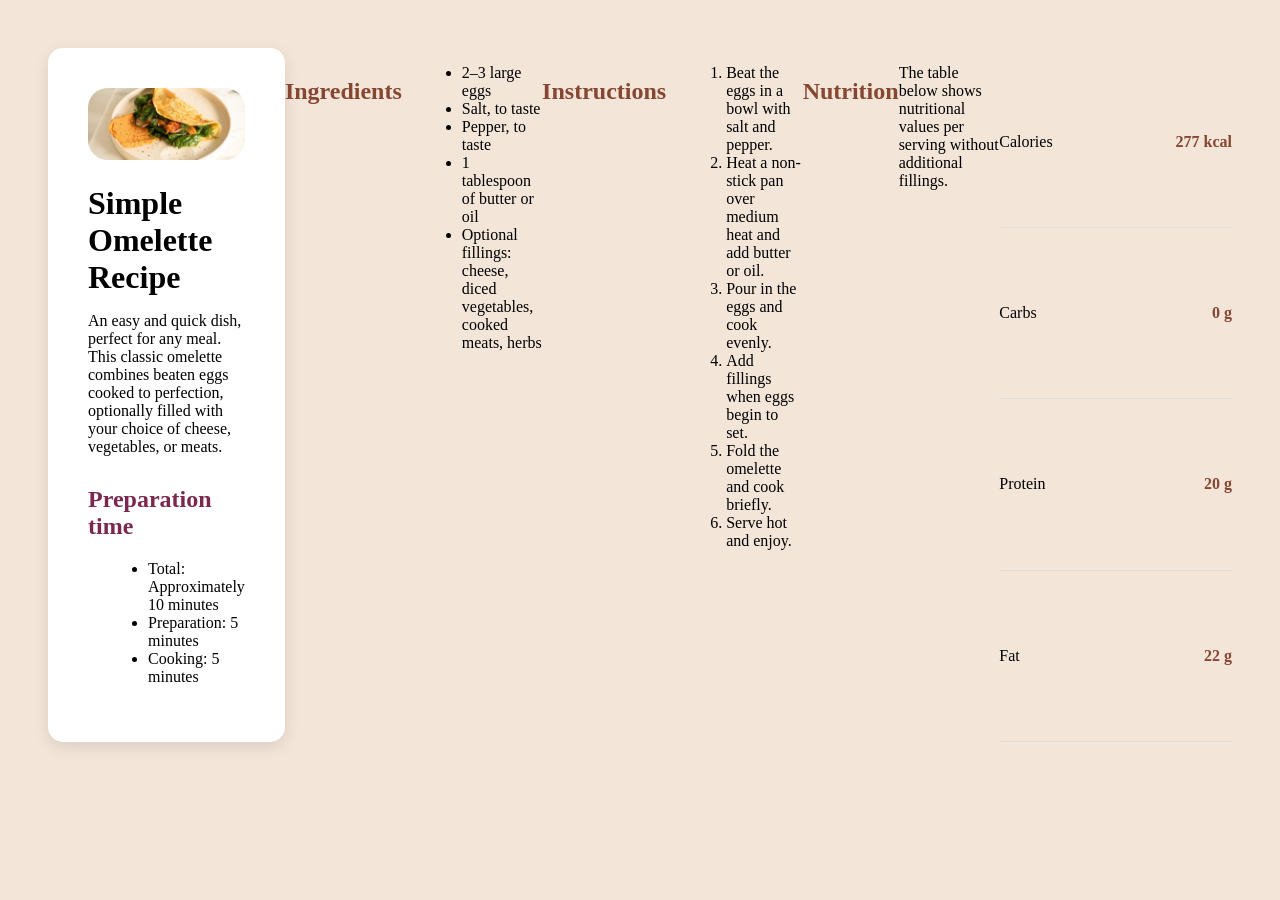
==== recept/index.html @ a8dcdbba "druha verze" ====
<!DOCTYPE html>
<html lang="en">
<head>
<meta charset="UTF-8">
<meta name="viewport" content="width=device-width, initial-scale=1.0">
<link rel="stylesheet" href="style.css">
<title>Simple Omelette Recipe</title>

</head>
<body>

<div class="card">

    <img class="obrazek" src="omeletka.jpg">

    <h1>Simple Omelette Recipe</h1>

    <p>
        An easy and quick dish, perfect for any meal. This classic omelette combines
        beaten eggs cooked to perfection, optionally filled with your choice of cheese,
        vegetables, or meats.
    </p>


    <div class="priprava"></div>
        <h2 class="priprava_nadpis">Preparation time</h2>

        <ul>
            <li>Total: Approximately 10 minutes</li>
            <li>Preparation: 5 minutes</li>
            <li>Cooking: 5 minutes</li>
        </ul>
    </div>



    <h2>Ingredients</h2>

    <ul>
        <li>2–3 large eggs</li>
        <li>Salt, to taste</li>
        <li>Pepper, to taste</li>
        <li>1 tablespoon of butter or oil</li>
        <li>Optional fillings: cheese, diced vegetables, cooked meats, herbs</li>
    </ul>



    <h2>Instructions</h2>

    <ol>
        <li>Beat the eggs in a bowl with salt and pepper.</li>
        <li>Heat a non-stick pan over medium heat and add butter or oil.</li>
        <li>Pour in the eggs and cook evenly.</li>
        <li>Add fillings when eggs begin to set.</li>
        <li>Fold the omelette and cook briefly.</li>
        <li>Serve hot and enjoy.</li>
    </ol>

    <h2>Nutrition</h2>

    <p>The table below shows nutritional values per serving without additional fillings.</p>


    <table class="nutrition-table">

        <tr>
            <td>Calories</td>
            <td class="cislo">277 kcal</td>
        </tr>

        <tr>
            <td>Carbs</td>
            <td class="cislo">0 g</td>
        </tr>

        <tr>
            <td>Protein</td>
            <td class="cislo">20 g</td>
        </tr>

        <tr>
            <td>Fat</td>
            <td class="cislo">22 g</td>
        </tr>

    </table>



</div>

</body>

</html>
---- recept/style.css ----
body {
        font-family: Georgia, serif;
        background-color: #f3e5d8;
        display: flex;
        justify-content: center;
        padding: 40px;
    }


    .card {
        background: white;
        width: 600px;
        padding: 40px;
        border-radius: 15px;
        box-shadow: 0 5px 15px rgba(0,0,0,0.1);
    }


    h1 {
        font-size: 32px;
        margin-bottom: 10px;
    }


    h2 {
        margin-top: 30px;
        color: hsl(14, 45%, 36%);
        }


    ul, ol {
        margin-left: 20px;
    }


    .nutrition-table {
        width: 100%;
        border-collapse: collapse;
        margin-top: 10px;
    }

    .nutrition-table td {
        padding: 8px 0;
        border-bottom: 1px solid #ddd;
    }


    .nutrition-table td:last-child {
        text-align: right;
        font-weight: bold;
    }


    .obrazek{
        overflow: hidden;
        border-radius: 20px;
        width: 100%;
    }


    .cislo {
        color: hsl(14, 45%, 36%);
    }

    .priprava_nadpis {
        color: hsl(332, 51%, 32%);
    }

    .priprava_text li::marker{
        color: hsl(332, 51%, 32%);
    }
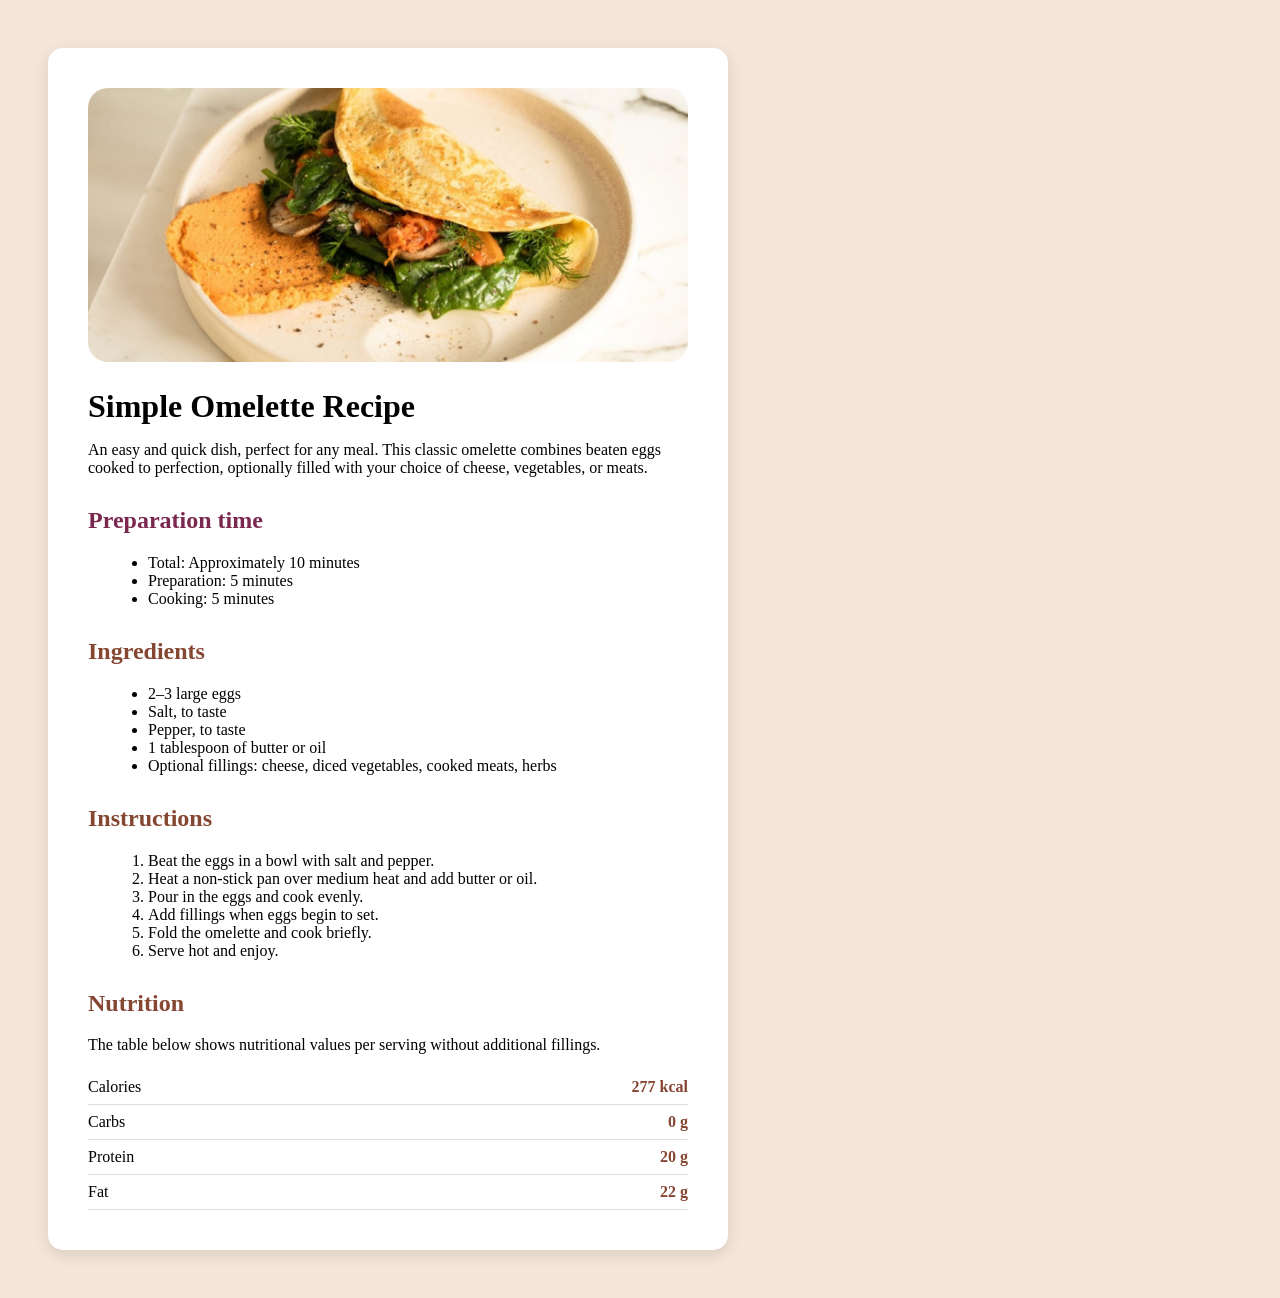
==== commit 2dc6f4bb: "verze 1" ====
--- a/recept/index.html
+++ b/recept/index.html
@@ -22,15 +22,13 @@
     </p>
 
 
-    <div class="priprava"></div>
-        <h2 class="priprava_nadpis">Preparation time</h2>
+    <h2 class="priprava">Preparation time</h2>
 
-        <ul>
-            <li>Total: Approximately 10 minutes</li>
-            <li>Preparation: 5 minutes</li>
-            <li>Cooking: 5 minutes</li>
-        </ul>
-    </div>
+    <ul>
+        <li>Total: Approximately 10 minutes</li>
+        <li>Preparation: 5 minutes</li>
+        <li>Cooking: 5 minutes</li>
+    </ul>
 
 
 
--- a/recept/style.css
+++ b/recept/style.css
@@ -2,6 +2,7 @@
         font-family: Georgia, serif;
         background-color: #f3e5d8;
         display: flex;
+        flex-direction: column;
         justify-content: center;
         padding: 40px;
     }
@@ -27,6 +28,13 @@
         color: hsl(14, 45%, 36%);
         }
 
+    .priprava {
+        color: hsl(332, 51%, 32%);
+    }
+
+    .priprava_text li::marker{
+        color: hsl(332, 51%, 32%);
+    }
 
     ul, ol {
         margin-left: 20px;
@@ -60,12 +68,4 @@
 
     .cislo {
         color: hsl(14, 45%, 36%);
-    }
-
-    .priprava_nadpis {
-        color: hsl(332, 51%, 32%);
-    }
-
-    .priprava_text li::marker{
-        color: hsl(332, 51%, 32%);
-    }
+    }
